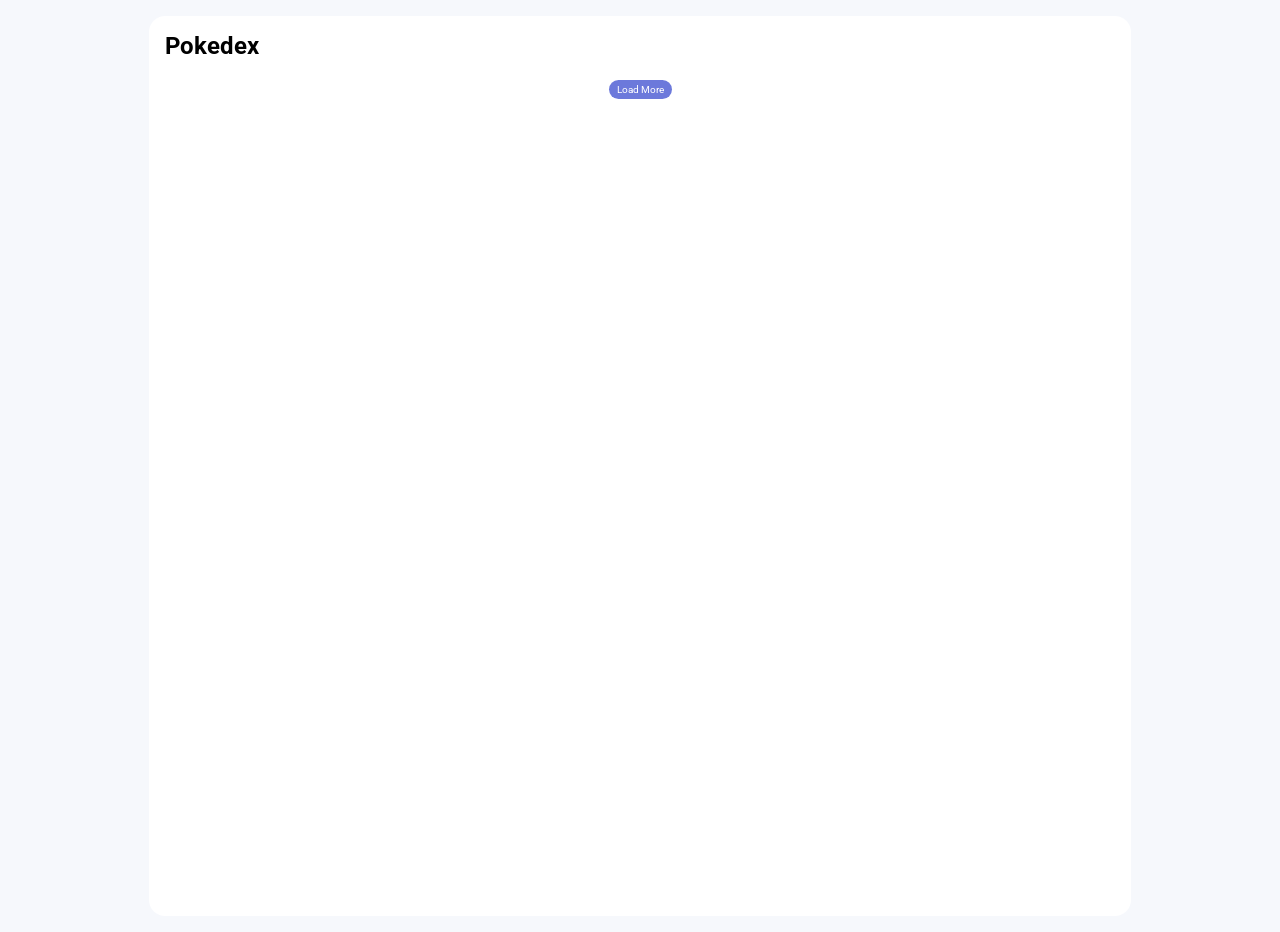
==== index.html @ 915edaf4 "Subindo o projeto para o potifólio" ====
<!DOCTYPE html>
<html lang="pt-br">
<head>
    <meta charset="UTF-8">
    <meta name="viewport" content="width=device-width, initial-scale=1.0">
    <title>Pokedex</title>
    <link rel="stylesheet" href="assets/css/global.css">
</head>
<body>
    <section class="content">
        <h1>Pokedex</h1>

        <ol id="pokemonList" class="pokemons">
           
        </ol>

        <div class="pagination">
            <button id="loadMoreButton" type="button"> Load More</button>
        </div>
    </section>

    <script src="assets/js/pokemon-model.js"></script>
    <script src="assets/js/poke-api.js"></script>
    <script src="assets/js/main.js"></script>
</body>
</html>
---- assets/css/global.css ----
@import url('https://fonts.googleapis.com/css2?family=Roboto:ital,wght@0,100..900;1,100..900&display=swap');
@import url(pokedex.css);
@import url(medias.css);

*{
    font-family: 'Roboto', sans-serif;
    box-sizing: border-box;
    margin: 0;
    padding: 0;
}

body {
    background-color: #f6f8fc;
}

.content{
    height: 100vh;
    width: 100vw;
    padding: 1rem;
    background-color: #FFF;
}
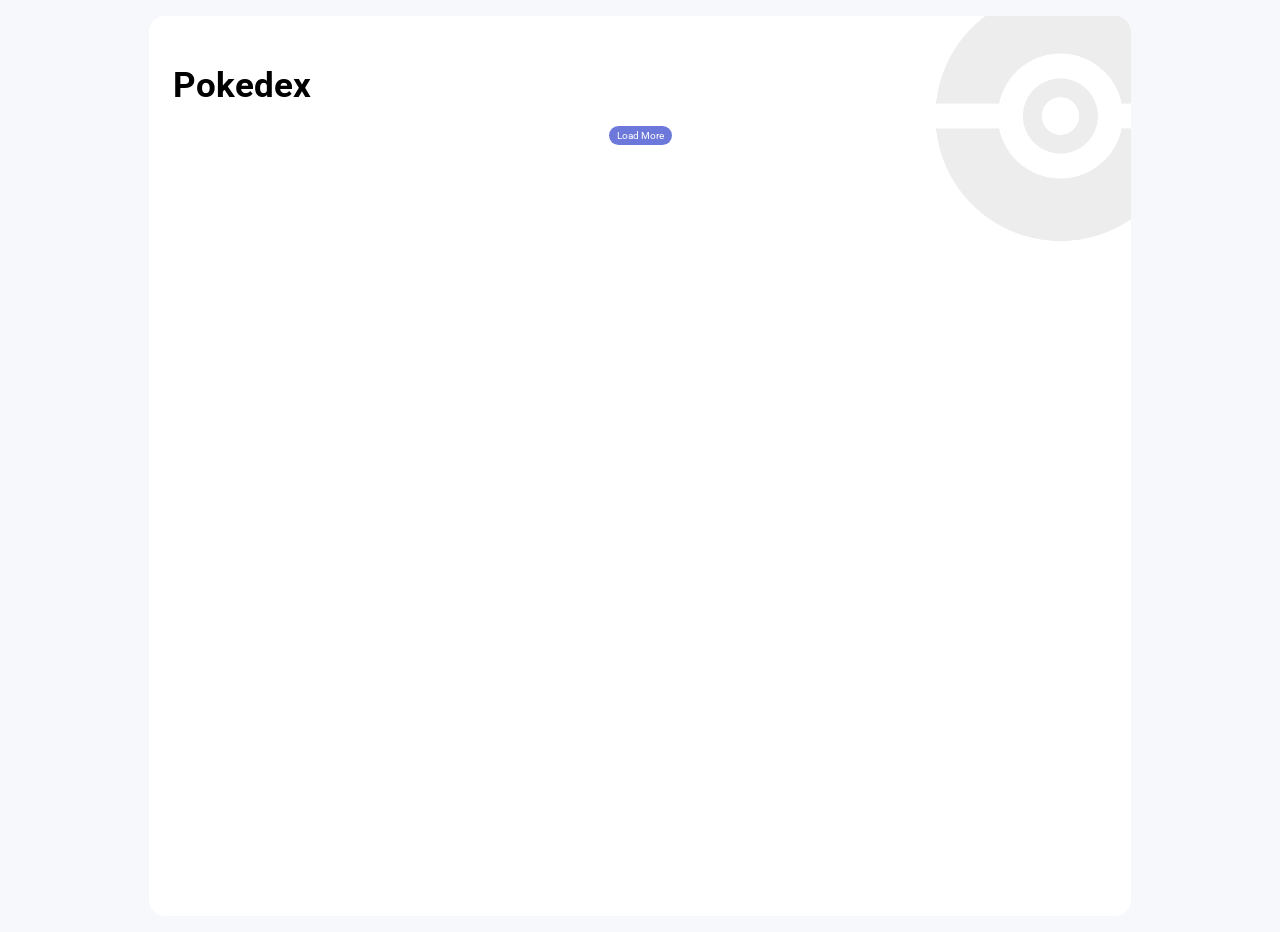
==== commit 89b042ec: "Update do CSS" ====
--- a/index.html
+++ b/index.html
@@ -8,7 +8,14 @@
 </head>
 <body>
     <section class="content">
-        <h1>Pokedex</h1>
+        <header>
+            <svg width="24px" height="24px" viewBox="-4.5 0 20 20" version="1.1" xmlns="http://www.w3.org/2000/svg" xmlns:xlink="http://www.w3.org/1999/xlink" fill="#000000" class="arrow">
+                <g id="SVGRepo_bgCarrier" stroke-width="0"></g><g id="SVGRepo_tracerCarrier" stroke-linecap="round" stroke-linejoin="round"></g><g id="SVGRepo_iconCarrier"> <title>arrow_left [#000000]</title> <desc>Created with Sketch.</desc> <defs> </defs> <g id="Page-1" stroke="none" stroke-width="1" fill="none" fill-rule="evenodd"> <g id="Dribbble-Light-Preview" transform="translate(-385.000000, -6679.000000)" fill="#000000"> <g id="icons" transform="translate(56.000000, 160.000000)"> <path d="M338.61,6539 L340,6537.594 L331.739,6528.987 L332.62,6528.069 L332.615,6528.074 L339.955,6520.427 L338.586,6519 C336.557,6521.113 330.893,6527.014 329,6528.987 C330.406,6530.453 329.035,6529.024 338.61,6539" id="arrow_left-[#000000]" class="arrow"> </path> </g> </g> </g> </g>
+            </svg>
+            
+            <h1>Pokedex</h1>
+        </header>
+        
 
         <ol id="pokemonList" class="pokemons">
            
--- a/assets/css/global.css
+++ b/assets/css/global.css
@@ -18,4 +18,37 @@
     width: 100vw;
     padding: 1rem;
     background-color: #FFF;
+    position: relative;
+    overflow-x: hidden;
+    z-index: 1;
 }
+
+.content::before {
+    content: "";
+    position: absolute;
+    top: -50px;
+    right: -80px;
+    width: 300px;
+    height: 300px;
+    background: url(../image/pokeball.png) no-repeat;
+    background-size: contain;
+    opacity: 0.1;
+    z-index: -1;
+}
+
+header {
+    display: flex;
+    flex-direction: row;
+    align-items: center;
+    margin-top: 2rem;
+}
+
+.content h1 {
+   font-size: 2.2rem;
+   margin-left: 0.5rem;
+}
+
+.content .arrow{
+    
+    cursor: pointer;
+}
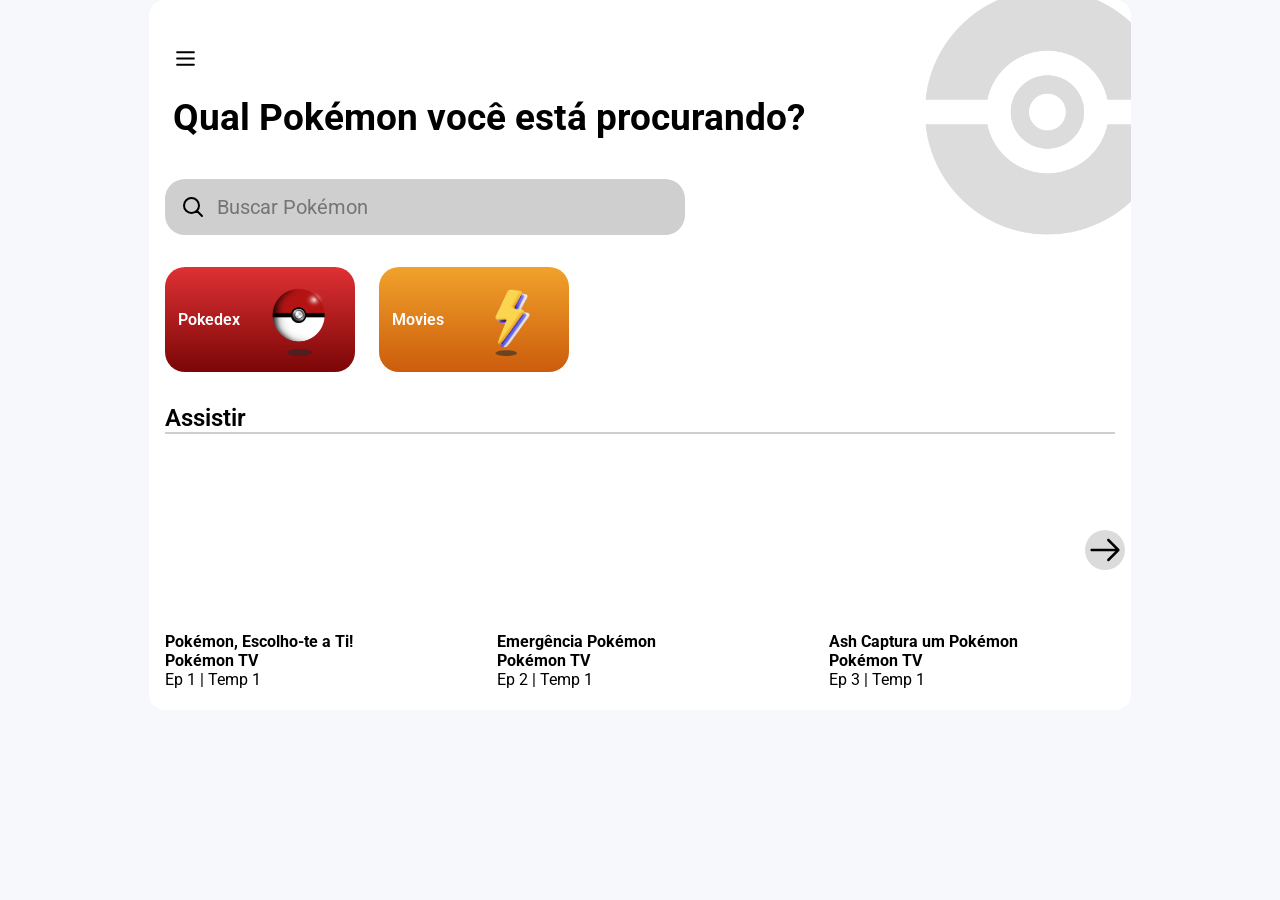
==== commit 223ed264: "Atualização da responsividade" ====
--- a/index.html
+++ b/index.html
@@ -3,31 +3,66 @@
 <head>
     <meta charset="UTF-8">
     <meta name="viewport" content="width=device-width, initial-scale=1.0">
-    <title>Pokedex</title>
-    <link rel="stylesheet" href="assets/css/global.css">
+    <title>PokeCentral</title>
+    <link rel="stylesheet" href="assets/css/home.css">
 </head>
 <body>
     <section class="content">
         <header>
-            <svg width="24px" height="24px" viewBox="-4.5 0 20 20" version="1.1" xmlns="http://www.w3.org/2000/svg" xmlns:xlink="http://www.w3.org/1999/xlink" fill="#000000" class="arrow">
-                <g id="SVGRepo_bgCarrier" stroke-width="0"></g><g id="SVGRepo_tracerCarrier" stroke-linecap="round" stroke-linejoin="round"></g><g id="SVGRepo_iconCarrier"> <title>arrow_left [#000000]</title> <desc>Created with Sketch.</desc> <defs> </defs> <g id="Page-1" stroke="none" stroke-width="1" fill="none" fill-rule="evenodd"> <g id="Dribbble-Light-Preview" transform="translate(-385.000000, -6679.000000)" fill="#000000"> <g id="icons" transform="translate(56.000000, 160.000000)"> <path d="M338.61,6539 L340,6537.594 L331.739,6528.987 L332.62,6528.069 L332.615,6528.074 L339.955,6520.427 L338.586,6519 C336.557,6521.113 330.893,6527.014 329,6528.987 C330.406,6530.453 329.035,6529.024 338.61,6539" id="arrow_left-[#000000]" class="arrow"> </path> </g> </g> </g> </g>
-            </svg>
+            <svg width="25px" height="25px" viewBox="0 0 24 24" fill="none" xmlns="http://www.w3.org/2000/svg"><g id="SVGRepo_bgCarrier" stroke-width="0"></g><g id="SVGRepo_tracerCarrier" stroke-linecap="round" stroke-linejoin="round"></g><g id="SVGRepo_iconCarrier"> <path d="M4 6H20M4 12H20M4 18H20" stroke="#000000" stroke-width="2" stroke-linecap="round" stroke-linejoin="round"></path> </g></svg>
+            <h1>Qual Pokémon você está procurando?</h1>
+        </header>
+
+        <div class="search">
+            <svg width="24px" height="24px" viewBox="0 0 24 24" fill="none" xmlns="http://www.w3.org/2000/svg"><g id="SVGRepo_bgCarrier" stroke-width="0"></g><g id="SVGRepo_tracerCarrier" stroke-linecap="round" stroke-linejoin="round"></g><g id="SVGRepo_iconCarrier"> <path d="M15.7955 15.8111L21 21M18 10.5C18 14.6421 14.6421 18 10.5 18C6.35786 18 3 14.6421 3 10.5C3 6.35786 6.35786 3 10.5 3C14.6421 3 18 6.35786 18 10.5Z" stroke="#000000" stroke-width="2" stroke-linecap="round" stroke-linejoin="round"></path> </g></svg>
+            <input type="text" id="searchInput" placeholder="Buscar Pokémon">
+        </div>
+
+        <div class="options">
             
-            <h1>Pokedex</h1>
-        </header>
-        
+            <a href="pokedex.html" class="pokedex">Pokedex
+                <img src="assets/image/ball.png" alt="Pokeball">
+            </a>
+            
+            
+            <a href="movies.html" class="movies">Movies
+                <img src="assets/image/raio.png" alt="Raio">
+            </a>
+            
+        </div>
 
-        <ol id="pokemonList" class="pokemons">
-           
-        </ol>
-
-        <div class="pagination">
-            <button id="loadMoreButton" type="button"> Load More</button>
+        <div class="attend">
+            <h2>Assistir</h2>
+            <div class="carousel">
+                <button class="arrow-left" id="arrow-left" type="button">
+                    <svg width="64px" height="64px" viewBox="0 0 24 24" fill="none" xmlns="http://www.w3.org/2000/svg"><g id="SVGRepo_bgCarrier" stroke-width="0"></g><g id="SVGRepo_tracerCarrier" stroke-linecap="round" stroke-linejoin="round"></g><g id="SVGRepo_iconCarrier"> <path d="M20 12H4M4 12L10 6M4 12L10 18" stroke="#000000" stroke-width="1.5" stroke-linecap="round" stroke-linejoin="round"></path> </g></svg>
+                </button>
+                <ul class="movies-list" id="moviesList">
+                    <li class="movie-item">
+                        <iframe width="560" height="315" src="https://www.youtube.com/embed/z3hMX65Khtg?si=HAvHI5B7iZ4ZkZ6l" title="YouTube video player" frameborder="0" allow="accelerometer; autoplay; clipboard-write; encrypted-media; gyroscope; picture-in-picture; web-share" referrerpolicy="strict-origin-when-cross-origin" allowfullscreen></iframe>
+                        <h4>Pokémon, Escolho-te a Ti!</h4>
+                        <h4>Pokémon TV</h4>
+                        <p>Ep 1 | Temp 1 </p>
+                    </li>
+                    <li class="movie-item">
+                        <iframe width="560" height="315" src="https://www.youtube.com/embed/h6LFdBPjbf4?si=2pCjYuyfvWK-3hP1" title="YouTube video player" frameborder="0" allow="accelerometer; autoplay; clipboard-write; encrypted-media; gyroscope; picture-in-picture; web-share" referrerpolicy="strict-origin-when-cross-origin" allowfullscreen></iframe>
+                        <h4>Emergência Pokémon</h4>
+                        <h4>Pokémon TV</h4>
+                        <p>Ep 2 | Temp 1 </p>
+                    </li>
+                    <li class="movie-item">
+                        <iframe width="560" height="315" src="https://www.youtube.com/embed/ObtS79k2NM4?si=4z4mFyeoclsPtpMW" title="YouTube video player" frameborder="0" allow="accelerometer; autoplay; clipboard-write; encrypted-media; gyroscope; picture-in-picture; web-share" referrerpolicy="strict-origin-when-cross-origin" allowfullscreen></iframe>
+                        <h4>Ash Captura um Pokémon</h4>
+                        <h4>Pokémon TV</h4>
+                        <p>Ep 3 | Temp 1 </p>
+                    </li>
+                </ul>
+                <button class="arrow-right" id="arrow-right" type="button">
+                    <svg width="64px" height="64px" viewBox="0 0 24 24" fill="none" xmlns="http://www.w3.org/2000/svg"><g id="SVGRepo_bgCarrier" stroke-width="0"></g><g id="SVGRepo_tracerCarrier" stroke-linecap="round" stroke-linejoin="round"></g><g id="SVGRepo_iconCarrier"> <path fill-rule="evenodd" clip-rule="evenodd" d="M13.4697 5.46967C13.7626 5.17678 14.2374 5.17678 14.5303 5.46967L20.5303 11.4697C20.8232 11.7626 20.8232 12.2374 20.5303 12.5303L14.5303 18.5303C14.2374 18.8232 13.7626 18.8232 13.4697 18.5303C13.1768 18.2374 13.1768 17.7626 13.4697 17.4697L18.1893 12.75H4C3.58579 12.75 3.25 12.4142 3.25 12C3.25 11.5858 3.58579 11.25 4 11.25H18.1893L13.4697 6.53033C13.1768 6.23744 13.1768 5.76256 13.4697 5.46967Z" fill="#000000"></path> </g></svg></button>
+            </div>
         </div>
     </section>
 
-    <script src="assets/js/pokemon-model.js"></script>
-    <script src="assets/js/poke-api.js"></script>
-    <script src="assets/js/main.js"></script>
+    <script src="assets/js/home.js"></script>
 </body>
 </html>
--- a/assets/css/home.css
+++ b/assets/css/home.css
@@ -0,0 +1,299 @@
+@import url('https://fonts.googleapis.com/css2?family=Roboto:ital,wght@0,100..900;1,100..900&display=swap');
+
+*{
+    margin: 0;
+    padding: 0;
+    box-sizing: border-box;
+    font-family: 'Roboto', sans-serif;
+}
+
+body {
+    background-color: #f6f8fc;
+}
+
+.content{
+    height: 100vh;
+    width: 100vw;
+    padding: 1rem;
+    background-color: #FFF;
+    position: relative;
+    overflow-x: hidden;
+    z-index: 1;
+}
+
+.content::before {
+    content: "";
+    position: absolute;
+    top: -35px;
+    right: -64px;
+    width: 294px;
+    height: 294px;
+    background: url(../image/pokeball.png) no-repeat;
+    background-size: contain;
+    opacity: 0.2;
+    z-index: -1;
+}
+
+header{
+    display: flex;
+    flex-direction: column;
+    align-items: start;
+    margin-top: 25px;
+    margin-left: 0.5rem;
+}
+
+header h1 {
+    font-size: 2rem;
+    margin-top: 25px;
+    margin-bottom: 40px;
+}
+
+.search{
+    display: flex;
+    flex-direction: row;
+    align-items: center;
+    width: 100%;
+    max-width: 400px;
+    background-color: #CFCFCF;
+    border-radius: 20px;
+    padding: 0.5rem 1rem;
+
+    icon-search {
+        fill: #000;
+        margin: 0.5rem;
+        padding: 0.5rem;
+    }
+    input{
+        flex: 1;
+        border: none;
+        background-color: transparent;
+        font-size: 1.25rem;
+        padding:  0 0.75rem;
+        outline: none;
+        height: 40px;
+    }
+    &::placeholder{
+        color: #000;
+    }
+}
+
+.options{
+    display: flex;
+    flex-direction: row;
+    align-items: center;
+    justify-content: center;
+    margin-top: 2rem;
+    gap: 1.5rem;
+    width: 100%;
+}
+
+.options .pokedex, .options .movies{
+    background-color: #CFCFCF;
+    border-radius: 20px;
+    width: 160px;
+    height: 90px;
+    padding: 0.8rem;
+    display: flex;
+    align-items: center;
+    transition: background-color 0.3s ease;
+    a{
+        text-decoration: none;
+        color: #fff;
+        font-size: 1rem;
+        font-weight: 600;
+    }
+    img{
+        width: 72px;
+        height: 72px;
+       
+    }
+}
+
+.options a {
+    
+    text-decoration: none;
+    color: #fff;
+    font-size: 1rem;
+    font-weight: 600;
+
+}
+
+.options .pokedex{
+    background: linear-gradient(180deg, #DF3133 0%, #7B0607 100%);
+
+    img{
+        margin-left: 0.5rem;
+    }
+}
+
+.options .movies{
+    background: linear-gradient(180deg, #F1A22B 0%, #CC5C0C 100%);
+
+    img{
+        margin-left: 1rem;
+    }
+}
+
+.options .pokedex:hover, .options .movies:hover{
+    background-color: #B0B0B0;
+    cursor: pointer;
+}
+
+.attend {
+    margin-top: 2rem;
+    border-radius: 20px;
+    width: 100%;
+    max-width: 400px;
+    display: flex;
+    flex-direction: column;
+
+
+    h2{
+        font-size: 1.5rem;
+        font-weight: 600;
+        border-bottom: 2px solid #CFCFCF;
+        margin-bottom: 0.5rem;
+    }
+}
+
+.carousel {
+    position: relative;
+    width: 100%;
+    align-items: center;
+    width: 100%;    
+}
+
+.attend .movies-list{
+    display: flex;
+    flex-direction: row;
+    gap: 1.5rem;
+    margin-top: 1rem;
+    list-style: none;
+    overflow-x: auto;
+    scroll-behavior: smooth;
+    padding-bottom: 5px;
+
+    
+}
+
+.attend .movies-list::-webkit-scrollbar {
+    display: none;
+}
+.attend .movies-list {
+    -ms-overflow-style: none;
+    scrollbar-width: none;  
+}
+
+.attend .movies-list iframe {
+        width: 200px;
+        height: 120px;
+        border: none;
+        border-radius: 20px;
+}
+
+.attend .arrow-left, .attend .arrow-right {
+    position: absolute;
+    top: 35%;
+    background: #b0b0b075;
+    border-radius: 50%;
+    border: none;
+    cursor: pointer;
+    z-index: 8;
+    display: flex;
+    align-items: center;
+    justify-content: center;
+    transition: transform 0.2s ease;
+
+    
+}
+
+.attend .arrow-left {
+    left: -10px;
+    display: none;
+}
+
+.attend .arrow-right {
+    right: -10px;
+}
+
+.attend .arrow-left svg, .attend .arrow-right svg {
+    width: 40px;
+    height: 40px;
+}
+
+.attend .arrow-left:hover, .attend .arrow-right:hover{
+    transform: scale(1.2);
+}
+
+/* Telas maiores - mantém base mobile intacta */
+@media screen and (min-width: 768px) {
+    .content{
+        max-width: 982px;
+        height: auto;
+        margin: 1rem auto;
+        border-radius: 1rem;
+    }
+
+    header{
+        margin-top: 30px;
+    }
+
+    header h1 {
+        font-size: 2.3rem;
+        max-width: 700px;
+    }
+
+    .search{
+        max-width: 520px;
+    }
+
+    .options{
+        justify-content: flex-start;
+    }
+
+    .options .pokedex, .options .movies{
+        width: 190px;
+        height: 105px;
+    }
+
+    .options .pokedex img {
+        margin-left: 1.5rem;
+    }
+    .options .movies img {
+    margin-left: 2rem;
+    }
+
+    .attend{
+        max-width: 100%;
+    }
+
+    .attend .movies-list{
+        gap: 2rem;
+    }
+
+    .attend .movies-list iframe{
+        width: 300px;
+        height: 170px;
+    }
+}
+
+@media screen and (min-width: 982px) {
+    .content{
+        max-width: 982px;
+        height: auto;
+        margin: 0rem auto;
+        border-radius: 1rem;
+    }
+
+    options{
+        justify-content: flex-start;
+    }
+
+    .options .pokedex img {
+        margin-left: 1.5rem;
+    }
+    .options .movies img {
+    margin-left: 2rem;
+    }
+}
+
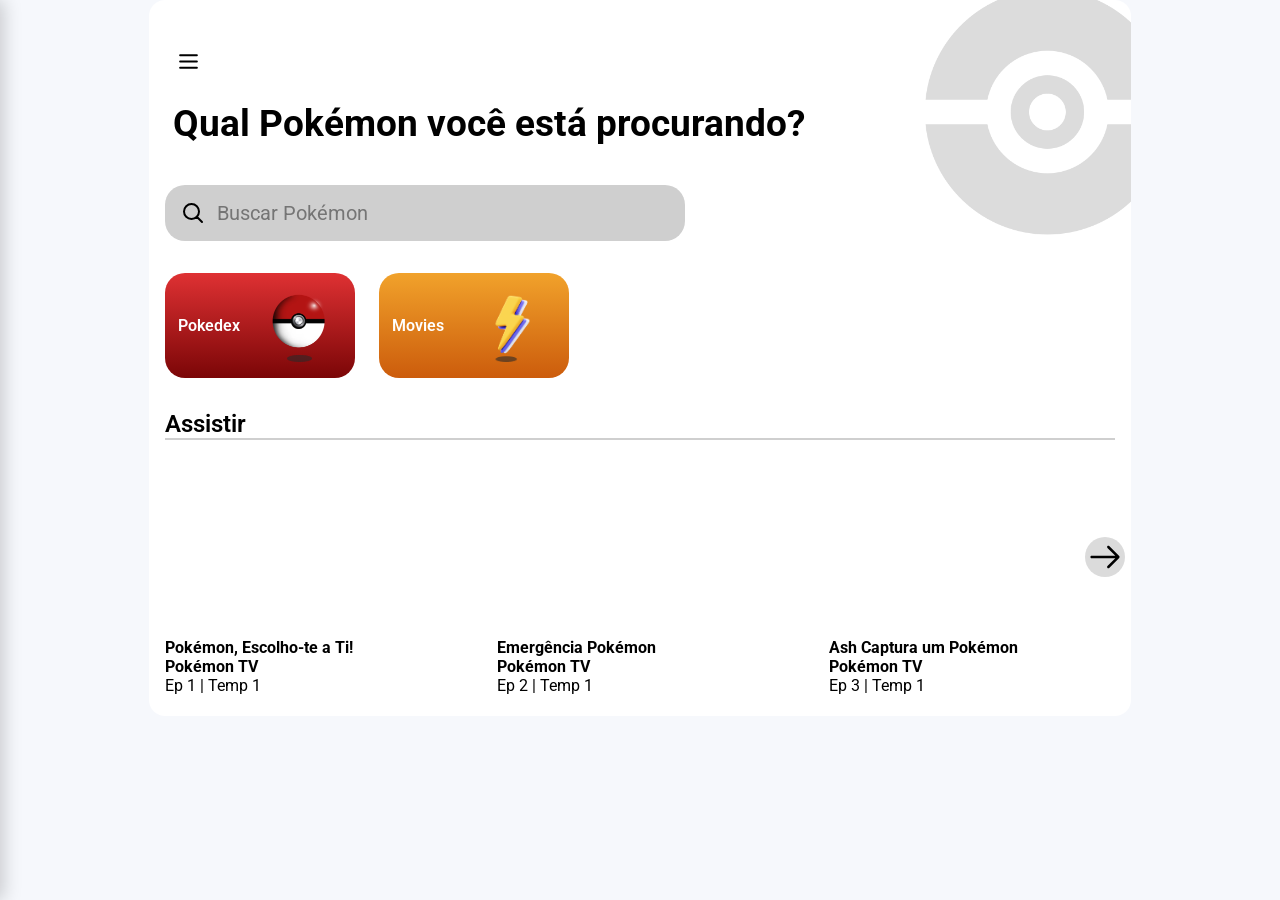
==== commit 75794e71: "Update" ====
--- a/index.html
+++ b/index.html
@@ -3,15 +3,31 @@
 <head>
     <meta charset="UTF-8">
     <meta name="viewport" content="width=device-width, initial-scale=1.0">
-    <title>PokeCentral</title>
+    <title>Central Pokémon</title>
     <link rel="stylesheet" href="assets/css/home.css">
 </head>
 <body>
     <section class="content">
         <header>
-            <svg width="25px" height="25px" viewBox="0 0 24 24" fill="none" xmlns="http://www.w3.org/2000/svg"><g id="SVGRepo_bgCarrier" stroke-width="0"></g><g id="SVGRepo_tracerCarrier" stroke-linecap="round" stroke-linejoin="round"></g><g id="SVGRepo_iconCarrier"> <path d="M4 6H20M4 12H20M4 18H20" stroke="#000000" stroke-width="2" stroke-linecap="round" stroke-linejoin="round"></path> </g></svg>
+            <button class="menu-toggle" id="menuToggle" aria-label="Abrir menu" type="button">
+                <svg width="25px" height="25px" viewBox="0 0 24 24" fill="none" xmlns="http://www.w3.org/2000/svg"><g id="SVGRepo_bgCarrier" stroke-width="0"></g><g id="SVGRepo_tracerCarrier" stroke-linecap="round" stroke-linejoin="round"></g><g id="SVGRepo_iconCarrier"> <path d="M4 6H20M4 12H20M4 18H20" stroke="#000000" stroke-width="2" stroke-linecap="round" stroke-linejoin="round"></path> </g></svg>
+            </button>
             <h1>Qual Pokémon você está procurando?</h1>
         </header>
+
+        <div class="menu-overlay" id="menuOverlay"></div>
+        <aside class="side-menu" id="sideMenu" aria-hidden="true">
+            <button class="menu-close" id="menuClose" aria-label="Fechar menu" type="button">
+                <svg width="24px" height="24px" viewBox="0 0 24 24" fill="none" xmlns="http://www.w3.org/2000/svg">
+                    <path d="M6 6L18 18M18 6L6 18" stroke="#000000" stroke-width="2" stroke-linecap="round"/>
+                </svg>
+            </button>
+            <nav class="menu-nav">
+                <a href="index.html" class="menu-link page-link">Home</a>
+                <a href="pokedex.html" class="menu-link page-link">Pokedex</a>
+                <a href="movies.html" class="menu-link page-link">Movies</a>
+            </nav>
+        </aside>
 
         <div class="search">
             <svg width="24px" height="24px" viewBox="0 0 24 24" fill="none" xmlns="http://www.w3.org/2000/svg"><g id="SVGRepo_bgCarrier" stroke-width="0"></g><g id="SVGRepo_tracerCarrier" stroke-linecap="round" stroke-linejoin="round"></g><g id="SVGRepo_iconCarrier"> <path d="M15.7955 15.8111L21 21M18 10.5C18 14.6421 14.6421 18 10.5 18C6.35786 18 3 14.6421 3 10.5C3 6.35786 6.35786 3 10.5 3C14.6421 3 18 6.35786 18 10.5Z" stroke="#000000" stroke-width="2" stroke-linecap="round" stroke-linejoin="round"></path> </g></svg>
@@ -20,12 +36,12 @@
 
         <div class="options">
             
-            <a href="pokedex.html" class="pokedex">Pokedex
+            <a href="pokedex.html" class="pokedex page-link">Pokedex
                 <img src="assets/image/ball.png" alt="Pokeball">
             </a>
             
             
-            <a href="movies.html" class="movies">Movies
+            <a href="movies.html" class="movies page-link">Movies
                 <img src="assets/image/raio.png" alt="Raio">
             </a>
             
@@ -64,5 +80,6 @@
     </section>
 
     <script src="assets/js/home.js"></script>
+    <script src="assets/js/page-transition.js"></script>
 </body>
-</html>+</html>
--- a/assets/css/home.css
+++ b/assets/css/home.css
@@ -9,6 +9,11 @@
 
 body {
     background-color: #f6f8fc;
+    transition: opacity 0.25s ease;
+}
+
+body.page-transition {
+    opacity: 0;
 }
 
 .content{
@@ -40,6 +45,83 @@
     align-items: start;
     margin-top: 25px;
     margin-left: 0.5rem;
+    position: relative;
+    z-index: 15;
+}
+
+.menu-toggle {
+    border: none;
+    background: transparent;
+    cursor: pointer;
+    display: inline-flex;
+    align-items: center;
+    justify-content: center;
+    padding: 0.2rem;
+}
+
+.menu-overlay {
+    position: fixed;
+    inset: 0;
+    background: rgba(0, 0, 0, 0.28);
+    opacity: 0;
+    visibility: hidden;
+    transition: opacity 0.25s ease, visibility 0.25s ease;
+    z-index: 20;
+}
+
+.side-menu {
+    position: fixed;
+    top: 0;
+    left: 0;
+    width: min(78vw, 320px);
+    height: 100vh;
+    background: #fff;
+    box-shadow: 3px 0 18px rgba(0, 0, 0, 0.2);
+    transform: translateX(-100%);
+    transition: transform 0.28s ease;
+    z-index: 30;
+    padding: 1rem;
+    display: flex;
+    flex-direction: column;
+    gap: 1.5rem;
+}
+
+.menu-close {
+    border: none;
+    background: transparent;
+    align-self: flex-end;
+    cursor: pointer;
+    padding: 0.2rem;
+    display: inline-flex;
+}
+
+.menu-nav {
+    display: flex;
+    flex-direction: column;
+    gap: 0.8rem;
+}
+
+.menu-link {
+    text-decoration: none;
+    color: #222;
+    font-weight: 600;
+    font-size: 1.5rem;
+    padding: 0.65rem 0.7rem;
+    border-radius: 10px;
+    transition: background-color 0.2s ease;
+}
+
+.menu-link:hover {
+    background-color: #f0f0f0;
+}
+
+.menu-open .menu-overlay {
+    opacity: 1;
+    visibility: visible;
+}
+
+.menu-open .side-menu {
+    transform: translateX(0);
 }
 
 header h1 {
@@ -137,6 +219,7 @@
 .options .pokedex:hover, .options .movies:hover{
     background-color: #B0B0B0;
     cursor: pointer;
+    transform: translateY(-2px);
 }
 
 .attend {
@@ -189,6 +272,7 @@
         height: 120px;
         border: none;
         border-radius: 20px;
+        transition: transform .25s ease;
 }
 
 .attend .arrow-left, .attend .arrow-right {
@@ -225,6 +309,10 @@
     transform: scale(1.2);
 }
 
+.attend .movies-list iframe:hover{
+    transform: scale(1.02);
+}
+
 /* Telas maiores - mantém base mobile intacta */
 @media screen and (min-width: 768px) {
     .content{
@@ -295,5 +383,4 @@
     .options .movies img {
     margin-left: 2rem;
     }
-}
-
+}
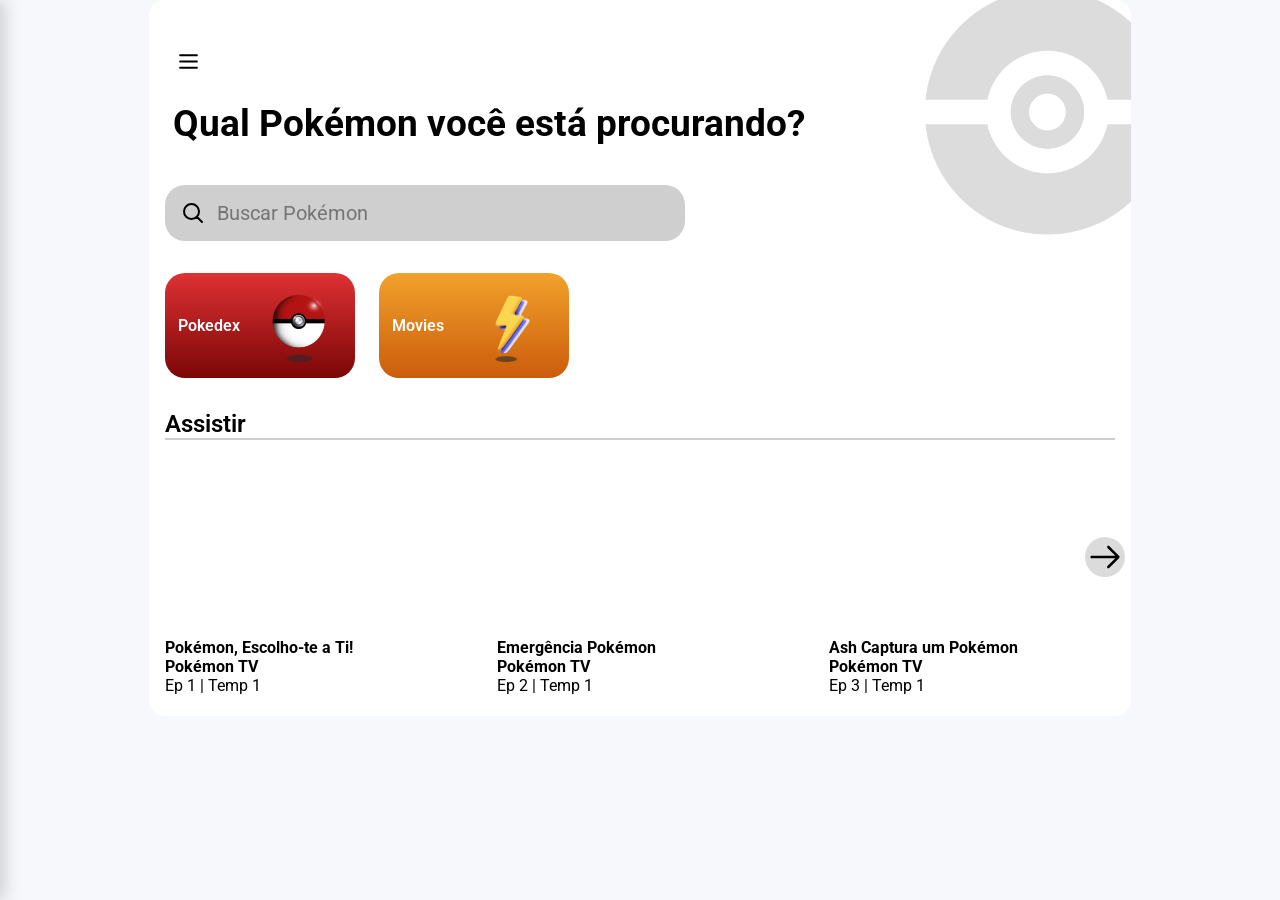
==== commit a5a77240: "Update Finaly" ====
--- a/index.html
+++ b/index.html
@@ -31,7 +31,7 @@
 
         <div class="search">
             <svg width="24px" height="24px" viewBox="0 0 24 24" fill="none" xmlns="http://www.w3.org/2000/svg"><g id="SVGRepo_bgCarrier" stroke-width="0"></g><g id="SVGRepo_tracerCarrier" stroke-linecap="round" stroke-linejoin="round"></g><g id="SVGRepo_iconCarrier"> <path d="M15.7955 15.8111L21 21M18 10.5C18 14.6421 14.6421 18 10.5 18C6.35786 18 3 14.6421 3 10.5C3 6.35786 6.35786 3 10.5 3C14.6421 3 18 6.35786 18 10.5Z" stroke="#000000" stroke-width="2" stroke-linecap="round" stroke-linejoin="round"></path> </g></svg>
-            <input type="text" id="searchInput" placeholder="Buscar Pokémon">
+            <input type="text" id="searchInput" placeholder="Buscar Pokémon" autocomplete="off">
         </div>
 
         <div class="options">
@@ -72,6 +72,24 @@
                         <h4>Pokémon TV</h4>
                         <p>Ep 3 | Temp 1 </p>
                     </li>
+                    <li class="movie-item">
+                        <iframe width="560" height="315" src="https://www.youtube.com/embed/PEUL-1_zGWI?si=31BrjL_kRxoo-bfi" title="YouTube video player" frameborder="0" allow="accelerometer; autoplay; clipboard-write; encrypted-media; gyroscope; picture-in-picture; web-share" referrerpolicy="strict-origin-when-cross-origin" allowfullscreen></iframe>
+                        <h4>O Desafio do Samurai</h4>
+                        <h4>Pokémon TV</h4>
+                        <p>Ep 4 | Temp 1 </p>
+                    </li>
+                    <li class="movie-item">
+                        <iframe width="560" height="315" src="https://www.youtube.com/embed/COr4zRFX0Gw?si=t0rkgp6g_4TdPWYg" title="YouTube video player" frameborder="0" allow="accelerometer; autoplay; clipboard-write; encrypted-media; gyroscope; picture-in-picture; web-share" referrerpolicy="strict-origin-when-cross-origin" allowfullscreen></iframe>
+                        <h4>Confronto na Cidade de Pewter</h4>
+                        <h4>Pokémon TV</h4>
+                        <p>Ep 5 | Temp 1 </p>
+                    </li>
+                    <li class="movie-item">
+                        <iframe width="560" height="315" src="https://www.youtube.com/embed/iaxkOJZxzQM?si=hIJM1TCaxjF3b-Lr" title="YouTube video player" frameborder="0" allow="accelerometer; autoplay; clipboard-write; encrypted-media; gyroscope; picture-in-picture; web-share" referrerpolicy="strict-origin-when-cross-origin" allowfullscreen></iframe>
+                        <h4>Clefairy e a Pedra da Lua</h4>
+                        <h4>Pokémon TV</h4>
+                        <p>Ep 6 | Temp 1 </p>
+                    </li>
                 </ul>
                 <button class="arrow-right" id="arrow-right" type="button">
                     <svg width="64px" height="64px" viewBox="0 0 24 24" fill="none" xmlns="http://www.w3.org/2000/svg"><g id="SVGRepo_bgCarrier" stroke-width="0"></g><g id="SVGRepo_tracerCarrier" stroke-linecap="round" stroke-linejoin="round"></g><g id="SVGRepo_iconCarrier"> <path fill-rule="evenodd" clip-rule="evenodd" d="M13.4697 5.46967C13.7626 5.17678 14.2374 5.17678 14.5303 5.46967L20.5303 11.4697C20.8232 11.7626 20.8232 12.2374 20.5303 12.5303L14.5303 18.5303C14.2374 18.8232 13.7626 18.8232 13.4697 18.5303C13.1768 18.2374 13.1768 17.7626 13.4697 17.4697L18.1893 12.75H4C3.58579 12.75 3.25 12.4142 3.25 12C3.25 11.5858 3.58579 11.25 4 11.25H18.1893L13.4697 6.53033C13.1768 6.23744 13.1768 5.76256 13.4697 5.46967Z" fill="#000000"></path> </g></svg></button>
